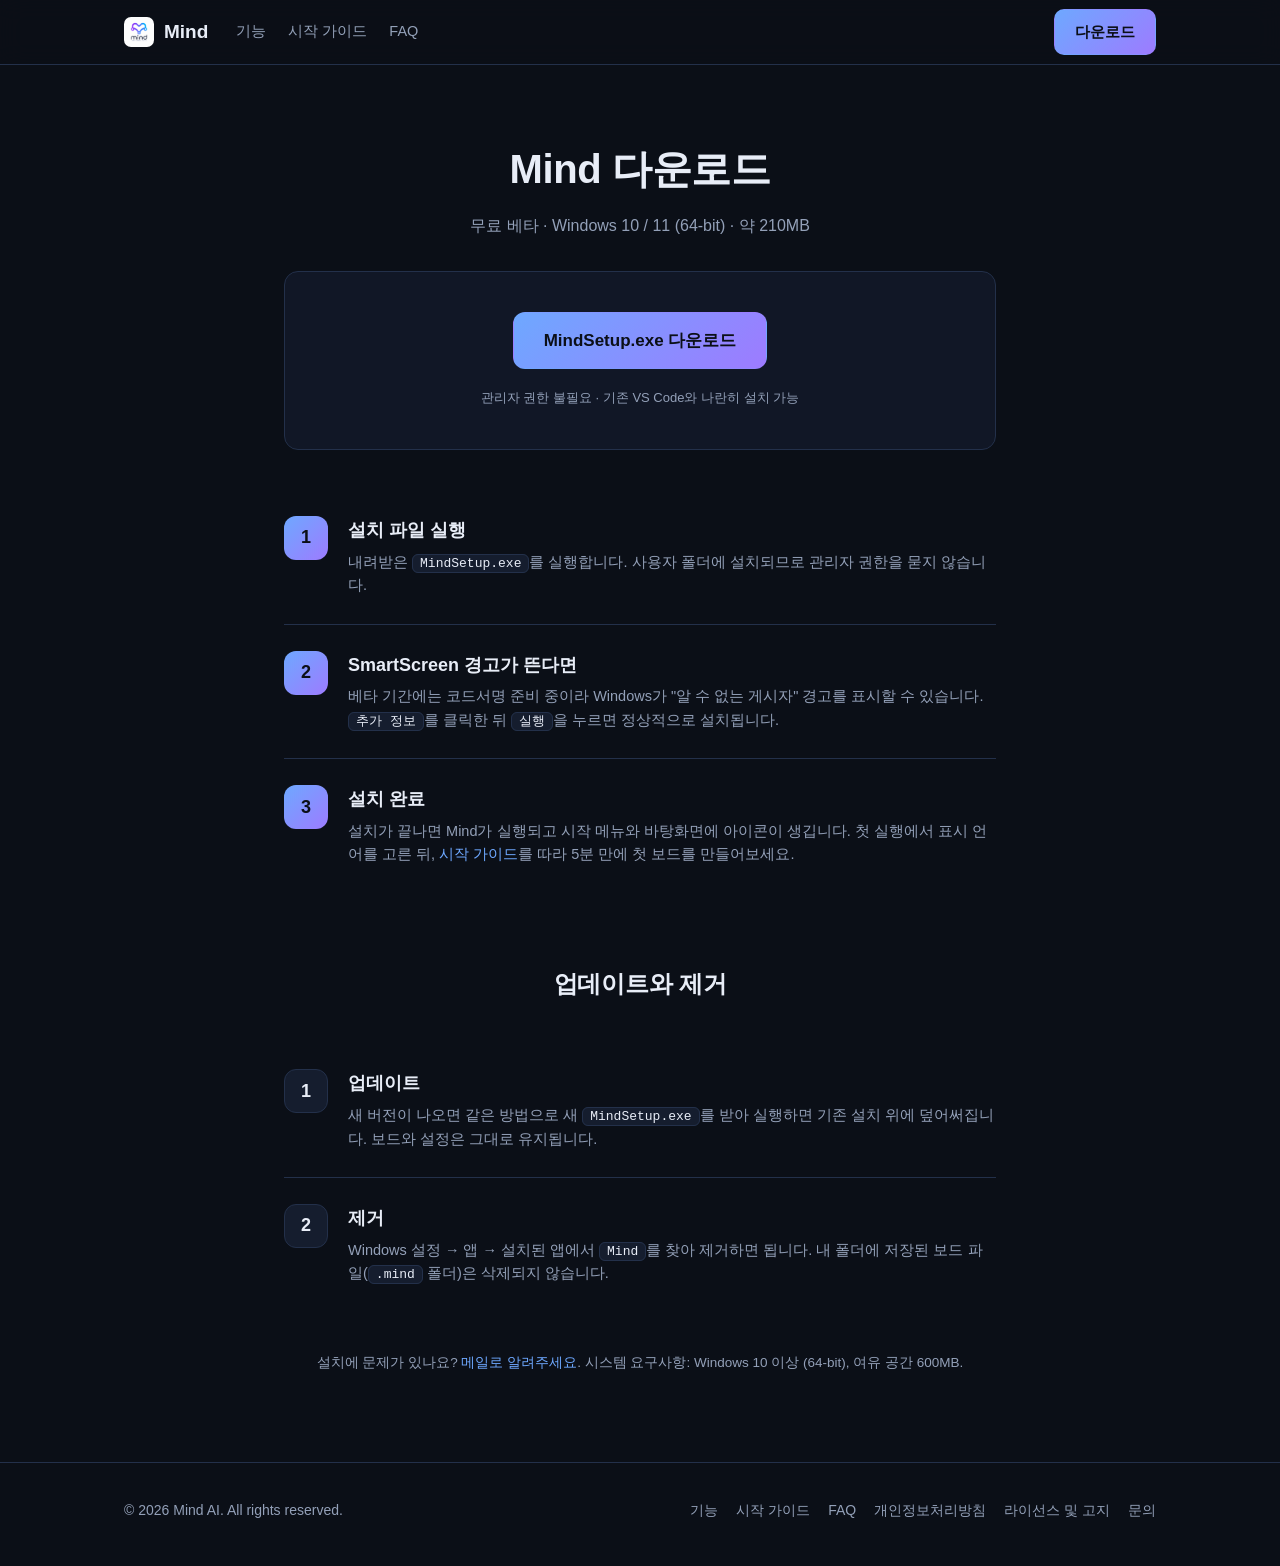
==== download.html @ e83b6492 "Site v2: SVG icons, 4 new pages (features/guide/faq/download) - Replace emoji icons with inline SVG " ====
<!doctype html>
<html lang="ko">
<head>
  <meta charset="utf-8" />
  <meta name="viewport" content="width=device-width, initial-scale=1.0" />
  <title>다운로드 — Mind</title>
  <link rel="icon" href="assets/logo.png" />
  <link rel="stylesheet" href="style.css" />
</head>
<body>

<nav>
  <div class="container nav-inner">
    <a class="brand" href="index.html"><img src="assets/logo.png" alt="Mind" /><span>Mind</span></a>
    <div class="nav-links">
      <a href="features.html">기능</a>
      <a href="guide.html">시작 가이드</a>
      <a href="faq.html">FAQ</a>
    </div>
    <div class="nav-spacer"></div>
    <a class="btn btn-primary" href="download.html">다운로드</a>
  </div>
</nav>

<header class="page-hero">
  <div class="container">
    <h1>Mind 다운로드</h1>
    <p>무료 베타 · Windows 10 / 11 (64-bit) · 약 210MB</p>
  </div>
</header>

<div class="container" style="max-width: 760px; padding-bottom: 88px">

  <div class="dl-box" style="margin-top: 12px; max-width: none; text-align: center">
    <a class="btn btn-primary btn-lg" href="https://github.com/kehddus0303/mind-releases/releases/latest">MindSetup.exe 다운로드</a>
    <p class="dl-note">관리자 권한 불필요 · 기존 VS Code와 나란히 설치 가능</p>
  </div>

  <div class="steps">
    <div class="step">
      <div class="num"></div>
      <div>
        <h3>설치 파일 실행</h3>
        <p>내려받은 <code>MindSetup.exe</code>를 실행합니다. 사용자 폴더에 설치되므로
        관리자 권한을 묻지 않습니다.</p>
      </div>
    </div>
    <div class="step">
      <div class="num"></div>
      <div>
        <h3>SmartScreen 경고가 뜬다면</h3>
        <p>베타 기간에는 코드서명 준비 중이라 Windows가 "알 수 없는 게시자" 경고를 표시할 수 있습니다.
        <code>추가 정보</code>를 클릭한 뒤 <code>실행</code>을 누르면 정상적으로 설치됩니다.</p>
      </div>
    </div>
    <div class="step">
      <div class="num"></div>
      <div>
        <h3>설치 완료</h3>
        <p>설치가 끝나면 Mind가 실행되고 시작 메뉴와 바탕화면에 아이콘이 생깁니다.
        첫 실행에서 표시 언어를 고른 뒤, <a href="guide.html" style="color:var(--accent)">시작 가이드</a>를 따라
        5분 만에 첫 보드를 만들어보세요.</p>
      </div>
    </div>
  </div>

  <h2 class="section-title" style="margin-top: 72px; font-size: 24px">업데이트와 제거</h2>
  <div class="steps">
    <div class="step">
      <div class="num" style="background: var(--panel); color: var(--text); border: 1px solid var(--line)"></div>
      <div>
        <h3>업데이트</h3>
        <p>새 버전이 나오면 같은 방법으로 새 <code>MindSetup.exe</code>를 받아 실행하면
        기존 설치 위에 덮어써집니다. 보드와 설정은 그대로 유지됩니다.</p>
      </div>
    </div>
    <div class="step">
      <div class="num" style="background: var(--panel); color: var(--text); border: 1px solid var(--line)"></div>
      <div>
        <h3>제거</h3>
        <p>Windows 설정 → 앱 → 설치된 앱에서 <code>Mind</code>를 찾아 제거하면 됩니다.
        내 폴더에 저장된 보드 파일(<code>.mind</code> 폴더)은 삭제되지 않습니다.</p>
      </div>
    </div>
  </div>

  <p style="color: var(--muted); font-size: 13.5px; margin-top: 40px; text-align: center">
    설치에 문제가 있나요? <a href="mailto:kehddus0303@gmail.com" style="color:var(--accent)">메일로 알려주세요</a>.
    시스템 요구사항: Windows 10 이상 (64-bit), 여유 공간 600MB.
  </p>
</div>

<footer>
  <div class="container foot-inner">
    <span>© 2026 Mind AI. All rights reserved.</span>
    <div class="foot-links">
      <a href="features.html">기능</a>
      <a href="guide.html">시작 가이드</a>
      <a href="faq.html">FAQ</a>
      <a href="privacy.html">개인정보처리방침</a>
      <a href="notices.html">라이선스 및 고지</a>
      <a href="mailto:kehddus0303@gmail.com">문의</a>
    </div>
  </div>
</footer>
</body>
</html>
---- style.css ----
/* Mind AI landing — dark, product-first */
:root {
  --bg: #0b0f17;
  --bg-2: #111726;
  --panel: #151d2e;
  --line: #23304a;
  --text: #e8edf7;
  --muted: #93a0b8;
  --accent: #6ea8ff;
  --accent-2: #9d7bff;
  --radius: 14px;
}
* { margin: 0; padding: 0; box-sizing: border-box; }
html { scroll-behavior: smooth; }
body {
  background: var(--bg);
  color: var(--text);
  font-family: "Pretendard", -apple-system, BlinkMacSystemFont, "Segoe UI", "Malgun Gothic", sans-serif;
  line-height: 1.6;
}
a { color: inherit; text-decoration: none; }
.container { max-width: 1080px; margin: 0 auto; padding: 0 24px; }

/* nav */
nav {
  position: sticky; top: 0; z-index: 50;
  backdrop-filter: blur(12px);
  background: rgba(11, 15, 23, 0.82);
  border-bottom: 1px solid var(--line);
}
.nav-inner { display: flex; align-items: center; gap: 28px; height: 64px; }
.brand { display: flex; align-items: center; gap: 10px; font-weight: 800; font-size: 19px; }
.brand img { width: 30px; height: 30px; border-radius: 7px; }
.nav-links { display: flex; gap: 22px; font-size: 14.5px; color: var(--muted); }
.nav-links a:hover { color: var(--text); }
.nav-spacer { margin-left: auto; }
.lang-btn {
  background: transparent; color: var(--muted); border: 1px solid var(--line);
  border-radius: 8px; padding: 5px 11px; font-size: 13px; cursor: pointer;
}
.lang-btn:hover { color: var(--text); }
.btn {
  display: inline-block; font-weight: 700; border-radius: 10px; cursor: pointer;
  padding: 10px 20px; font-size: 15px; border: 1px solid transparent;
}
.btn-primary {
  background: linear-gradient(135deg, var(--accent), var(--accent-2));
  color: #0b0f17;
}
.btn-primary:hover { filter: brightness(1.1); }
.btn-ghost { border-color: var(--line); color: var(--text); }
.btn-ghost:hover { border-color: var(--accent); }
.btn-lg { padding: 14px 30px; font-size: 17px; border-radius: 12px; }

/* hero */
.hero { padding: 92px 0 40px; text-align: center; position: relative; overflow: hidden; }
.hero::before {
  content: ""; position: absolute; inset: -40% -20% auto; height: 90%;
  background: radial-gradient(ellipse at 50% 0%, rgba(110,168,255,0.16), transparent 60%);
  pointer-events: none;
}
.hero h1 { font-size: clamp(34px, 6vw, 58px); font-weight: 900; line-height: 1.22; letter-spacing: -0.02em; }
.hero h1 .grad {
  background: linear-gradient(120deg, var(--accent), var(--accent-2));
  -webkit-background-clip: text; background-clip: text; color: transparent;
}
.hero p.sub { margin: 22px auto 0; max-width: 640px; color: var(--muted); font-size: clamp(16px, 2.2vw, 19px); }
.hero .cta { margin-top: 36px; display: flex; gap: 14px; justify-content: center; flex-wrap: wrap; }
.hero .cta .note { width: 100%; color: var(--muted); font-size: 13px; margin-top: 10px; }
.shot-frame {
  margin: 56px auto 0; max-width: 1020px; border-radius: var(--radius);
  border: 1px solid var(--line); overflow: hidden;
  box-shadow: 0 30px 80px rgba(0, 0, 0, 0.55);
  background: var(--panel);
}
.shot-frame img { display: block; width: 100%; }

/* sections */
section { padding: 88px 0; }
.section-title { text-align: center; font-size: clamp(26px, 4vw, 36px); font-weight: 800; letter-spacing: -0.01em; }
.section-sub { text-align: center; color: var(--muted); margin: 12px auto 0; max-width: 560px; }
.features { display: grid; grid-template-columns: repeat(auto-fit, minmax(240px, 1fr)); gap: 18px; margin-top: 48px; }
.card {
  background: var(--bg-2); border: 1px solid var(--line); border-radius: var(--radius);
  padding: 26px 24px;
}
.card .icon { font-size: 30px; }
.card h3 { margin: 14px 0 8px; font-size: 18px; }
.card p { color: var(--muted); font-size: 14.5px; }

.split { display: grid; grid-template-columns: 1fr 1fr; gap: 48px; align-items: center; margin-top: 48px; }
.split .shot-frame { margin: 0; }
.split h3 { font-size: 24px; font-weight: 800; margin-bottom: 12px; }
.split p { color: var(--muted); }
.split ul { margin-top: 14px; color: var(--muted); list-style: none; }
.split li { padding-left: 24px; position: relative; margin-bottom: 8px; }
.split li::before { content: "✓"; position: absolute; left: 0; color: var(--accent); font-weight: 700; }
@media (max-width: 820px) { .split { grid-template-columns: 1fr; } }

/* byok strip */
.byok { background: var(--bg-2); border-top: 1px solid var(--line); border-bottom: 1px solid var(--line); }
.byok-grid { display: grid; grid-template-columns: repeat(auto-fit, minmax(220px, 1fr)); gap: 18px; margin-top: 40px; }

/* download */
#download { text-align: center; }
.dl-box {
  margin: 40px auto 0; max-width: 560px; background: var(--bg-2);
  border: 1px solid var(--line); border-radius: var(--radius); padding: 40px 32px;
}
.dl-box .os { color: var(--muted); font-size: 14px; margin-bottom: 20px; }
.dl-note { color: var(--muted); font-size: 13px; margin-top: 18px; line-height: 1.7; }

/* faq */
.faq { max-width: 720px; margin: 40px auto 0; }
.faq details {
  border: 1px solid var(--line); border-radius: 10px; background: var(--bg-2);
  padding: 16px 20px; margin-bottom: 10px;
}
.faq summary { cursor: pointer; font-weight: 700; font-size: 15.5px; }
.faq details p { color: var(--muted); margin-top: 10px; font-size: 14.5px; }

/* footer */
footer { border-top: 1px solid var(--line); padding: 36px 0 48px; color: var(--muted); font-size: 14px; }
.foot-inner { display: flex; flex-wrap: wrap; gap: 18px; align-items: center; }
.foot-links { display: flex; gap: 18px; margin-left: auto; }
.foot-links a:hover { color: var(--text); }

/* legal pages */
.legal { max-width: 780px; margin: 0 auto; padding: 72px 24px; }
.legal h1 { font-size: 30px; margin-bottom: 8px; }
.legal .updated { color: var(--muted); font-size: 13.5px; margin-bottom: 34px; }
.legal h2 { font-size: 19px; margin: 34px 0 10px; }
.legal p, .legal li { color: #c6cfdd; font-size: 15px; }
.legal ul { padding-left: 22px; margin: 8px 0; }
.legal .draft {
  background: rgba(255, 200, 90, 0.12); border: 1px solid rgba(255, 200, 90, 0.4);
  color: #ffd88a; border-radius: 10px; padding: 12px 16px; font-size: 14px; margin-bottom: 28px;
}

/* svg icons */
.icon-svg { width: 34px; height: 34px; stroke: var(--accent); fill: none; stroke-width: 1.8; stroke-linecap: round; stroke-linejoin: round; }
.card .icon-svg { margin-bottom: 2px; }

/* subpage hero */
.page-hero { padding: 72px 0 20px; text-align: center; }
.page-hero h1 { font-size: clamp(28px, 4.5vw, 40px); font-weight: 900; letter-spacing: -0.01em; }
.page-hero p { color: var(--muted); margin-top: 12px; }

/* guide steps */
.steps { max-width: 760px; margin: 40px auto 0; counter-reset: step; }
.step { display: flex; gap: 20px; padding: 26px 0; border-bottom: 1px solid var(--line); }
.step:last-child { border-bottom: none; }
.step .num {
  counter-increment: step; flex: 0 0 44px; height: 44px; border-radius: 12px;
  background: linear-gradient(135deg, var(--accent), var(--accent-2)); color: #0b0f17;
  display: flex; align-items: center; justify-content: center; font-weight: 800; font-size: 18px;
}
.step .num::before { content: counter(step); }
.step h3 { font-size: 18px; margin-bottom: 6px; }
.step p { color: var(--muted); font-size: 14.5px; }
.step code, .kbd {
  background: var(--panel); border: 1px solid var(--line); border-radius: 6px;
  padding: 1px 7px; font-size: 13px; font-family: Consolas, monospace; color: var(--text);
}

/* feature detail rows */
.detail { display: grid; grid-template-columns: 1fr 1fr; gap: 48px; align-items: center; padding: 56px 0; border-bottom: 1px solid var(--line); }
.detail:last-of-type { border-bottom: none; }
.detail.flip .media { order: -1; }
.detail h2 { font-size: 26px; font-weight: 800; margin-bottom: 12px; }
.detail p { color: var(--muted); }
.detail ul { margin-top: 14px; color: var(--muted); list-style: none; }
.detail li { padding-left: 24px; position: relative; margin-bottom: 8px; }
.detail li::before { content: "·"; position: absolute; left: 8px; color: var(--accent); font-weight: 900; }
.detail .media { border-radius: var(--radius); border: 1px solid var(--line); overflow: hidden; background: var(--panel); box-shadow: 0 16px 48px rgba(0,0,0,.4); }
.detail .media img { display: block; width: 100%; }
.detail .media.textmock { padding: 26px; font-family: Consolas, monospace; font-size: 13.5px; color: var(--muted); line-height: 1.9; }
.detail .media.textmock b { color: var(--text); }
.detail .media.textmock .u { color: var(--accent); }
@media (max-width: 820px) { .detail { grid-template-columns: 1fr; } .detail.flip .media { order: 0; } }
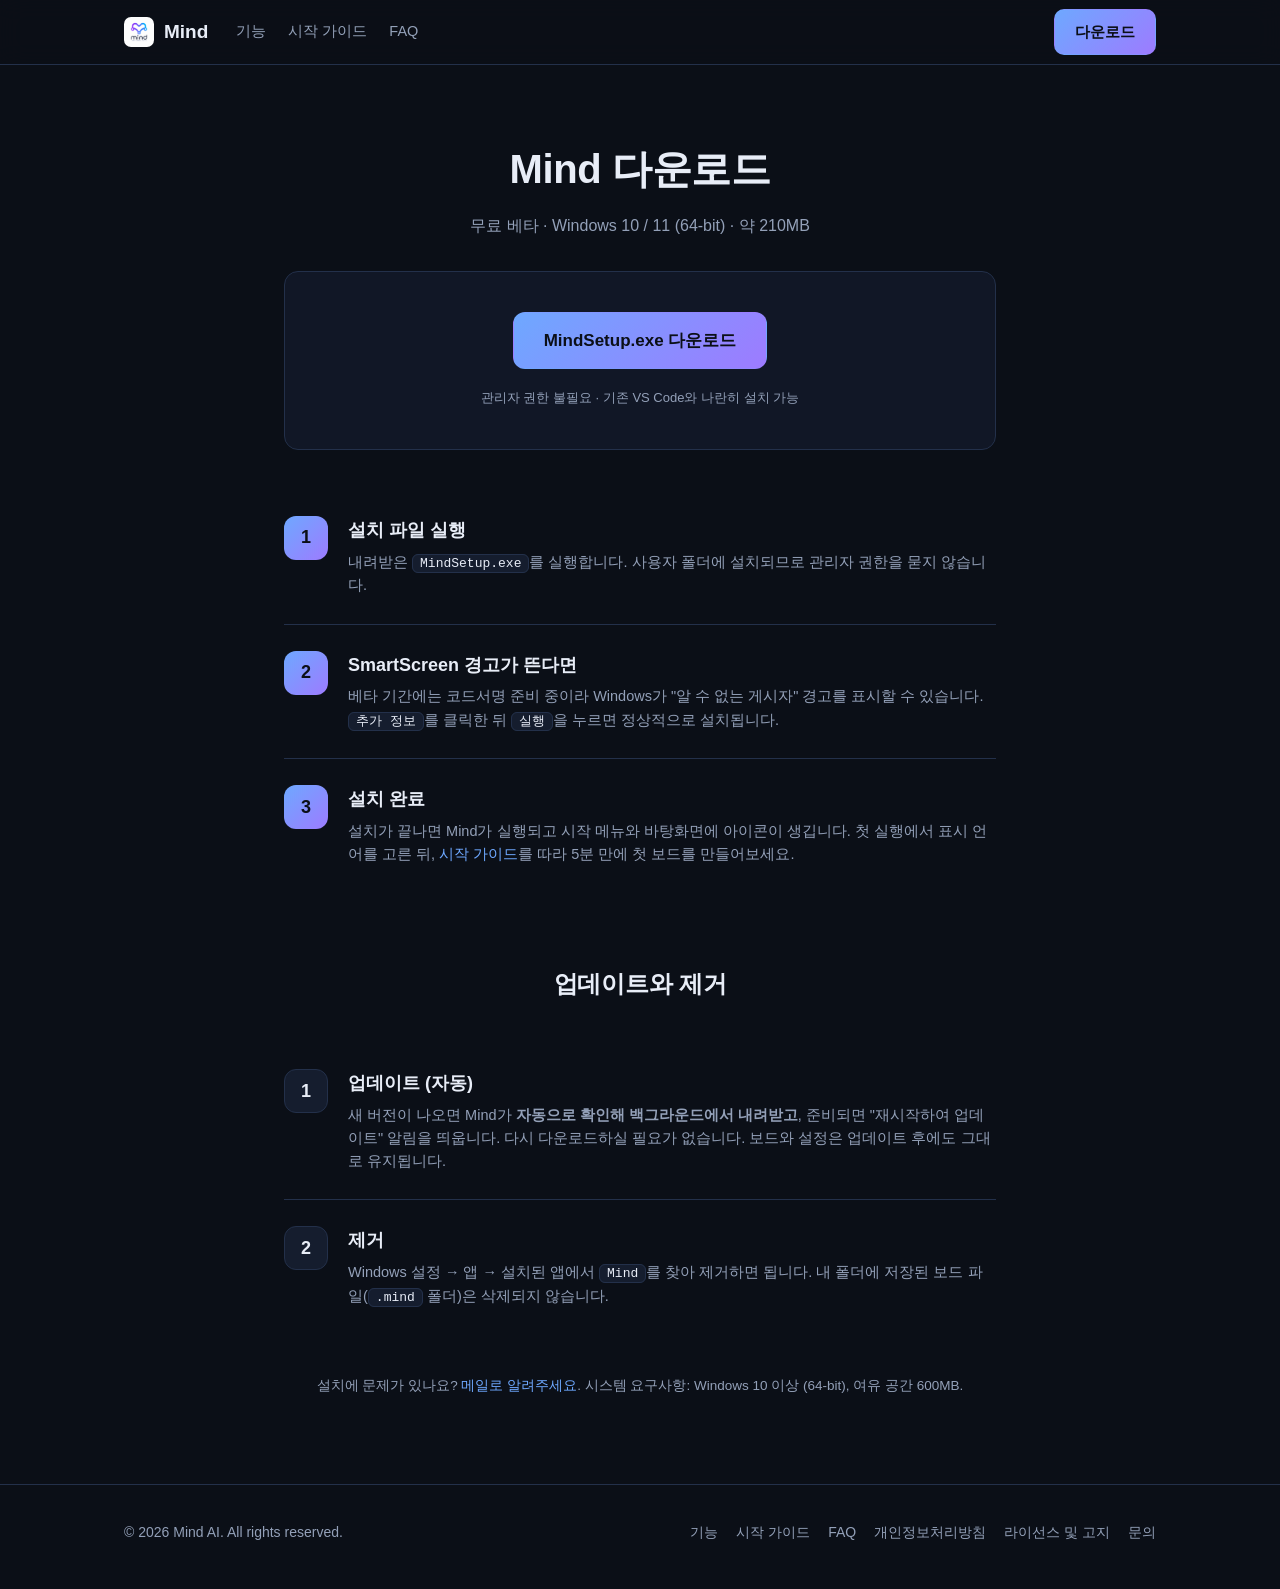
==== commit 66db21c3: "download: link directly to MindSetup.exe; note auto-update - Download buttons now hit releases/lates" ====
--- a/download.html
+++ b/download.html
@@ -32,7 +32,7 @@
 <div class="container" style="max-width: 760px; padding-bottom: 88px">
 
   <div class="dl-box" style="margin-top: 12px; max-width: none; text-align: center">
-    <a class="btn btn-primary btn-lg" href="https://github.com/kehddus0303/mind-releases/releases/latest">MindSetup.exe 다운로드</a>
+    <a class="btn btn-primary btn-lg" href="https://github.com/kehddus0303/mind-releases/releases/latest/download/MindSetup.exe">MindSetup.exe 다운로드</a>
     <p class="dl-note">관리자 권한 불필요 · 기존 VS Code와 나란히 설치 가능</p>
   </div>
 
@@ -69,9 +69,10 @@
     <div class="step">
       <div class="num" style="background: var(--panel); color: var(--text); border: 1px solid var(--line)"></div>
       <div>
-        <h3>업데이트</h3>
-        <p>새 버전이 나오면 같은 방법으로 새 <code>MindSetup.exe</code>를 받아 실행하면
-        기존 설치 위에 덮어써집니다. 보드와 설정은 그대로 유지됩니다.</p>
+        <h3>업데이트 (자동)</h3>
+        <p>새 버전이 나오면 Mind가 <b>자동으로 확인해 백그라운드에서 내려받고</b>,
+        준비되면 "재시작하여 업데이트" 알림을 띄웁니다. 다시 다운로드하실 필요가 없습니다.
+        보드와 설정은 업데이트 후에도 그대로 유지됩니다.</p>
       </div>
     </div>
     <div class="step">
